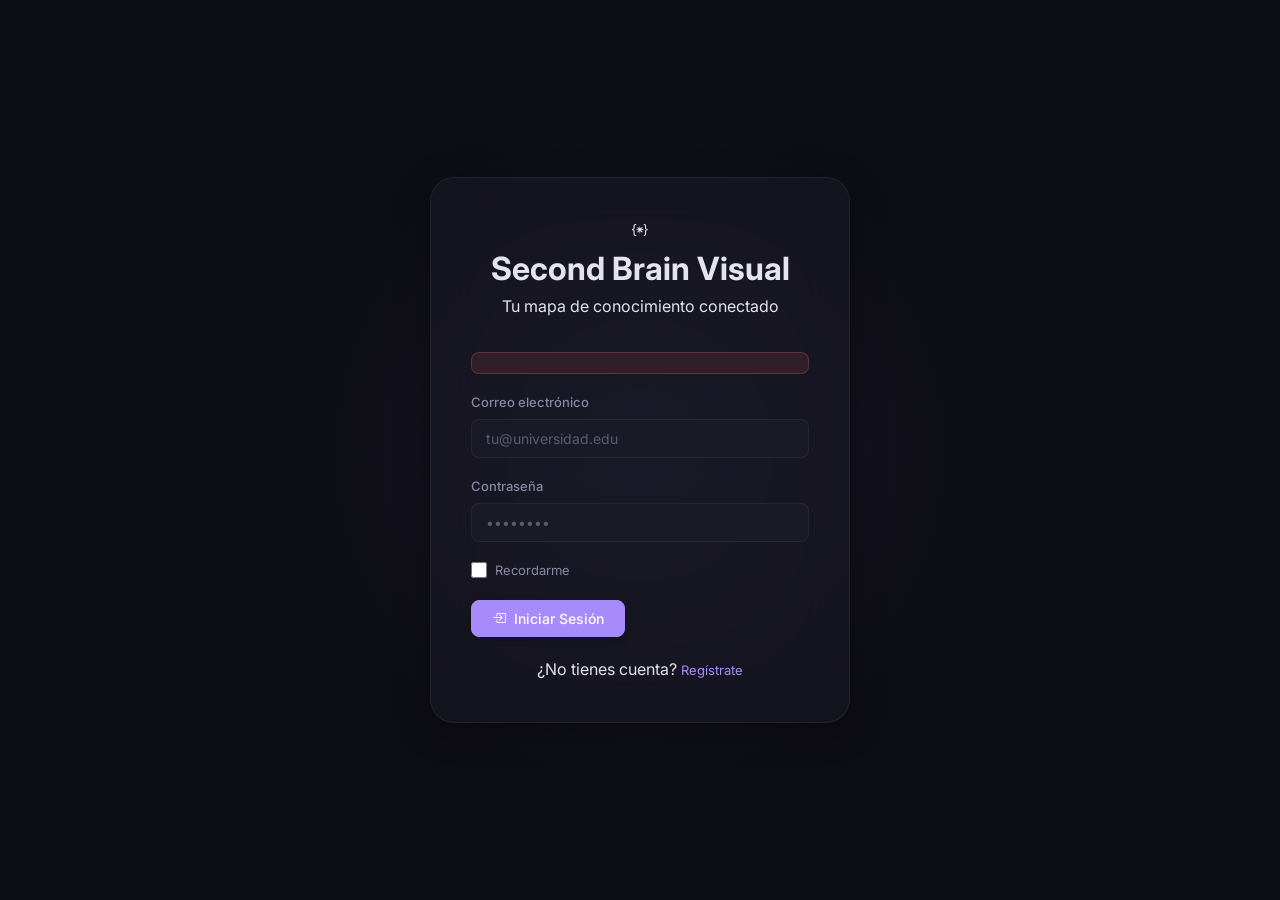
==== dashboard.html @ 88a736e8 "feat: Second Brain Visual - prototipo de alta fidelidad" ====
<!DOCTYPE html>
<html lang="es">
<head>
  <meta charset="UTF-8">
  <meta name="viewport" content="width=device-width, initial-scale=1.0">
  <title>Second Brain Visual - Dashboard</title>
  <link rel="stylesheet" href="css/style.css">
  <link rel="stylesheet" href="https://cdn.jsdelivr.net/npm/bootstrap-icons@1.11.3/font/bootstrap-icons.min.css">
</head>
<body>
  <!-- Sidebar -->
  <aside class="sidebar">
    <div class="sidebar-logo">
      <div class="logo-icon">
        <i class="bi bi-braces-asterisk"></i>
      </div>
      <h1>Second Brain</h1>
    </div>

    <nav class="sidebar-nav">
      <div class="sidebar-section">Principal</div>
      <a href="dashboard.html" class="nav-item active">
        <i class="bi bi-grid-1x2"></i> Dashboard
      </a>
      <a href="graph.html" class="nav-item">
        <i class="bi bi-diagram-3"></i> Grafo de Conocimiento
      </a>
      <a href="search.html" class="nav-item">
        <i class="bi bi-search"></i> Búsqueda Semántica
      </a>

      <div class="sidebar-section" style="margin-top:1rem;">Contenido</div>
      <a href="#" class="nav-item" onclick="document.getElementById('uploadModal').style.display='block';return false;">
        <i class="bi bi-cloud-arrow-up"></i> Subir Archivo
      </a>
      <a href="#" class="nav-item">
        <i class="bi bi-file-earmark-text"></i> Mis Notas
      </a>
      <a href="#" class="nav-item">
        <i class="bi bi-bookmark"></i> Guardados
      </a>

      <div class="sidebar-section" style="margin-top:1rem;">Sistema</div>
      <a href="#" class="nav-item">
        <i class="bi bi-gear"></i> Configuración
      </a>
      <a href="#" class="nav-item" onclick="App.handleLogout();return false;">
        <i class="bi bi-box-arrow-left"></i> Cerrar Sesión
      </a>
    </nav>

    <div class="sidebar-footer">
      <div class="sidebar-user">
        <div class="avatar" id="userAvatar">CM</div>
        <div class="user-info">
          <div class="user-name" id="userName">Carlos Mendoza</div>
          <div class="user-email" id="userEmail">carlos@universidad.edu</div>
        </div>
      </div>
    </div>
  </aside>

  <!-- Mobile menu toggle -->
  <button id="mobileMenuToggle" class="btn-icon" style="display:none;position:fixed;top:1rem;left:1rem;z-index:200;background:var(--bg-tertiary);border:1px solid var(--border);">
    <i class="bi bi-list"></i>
  </button>

  <!-- Main Content -->
  <main class="main-content">
    <div class="page-header">
      <div>
        <h2>Buenas tardes, Carlos</h2>
        <div class="subtitle">Aquí está el resumen de tu cerebro digital</div>
      </div>
      <div style="display:flex;gap:0.5rem;">
        <a href="search.html" class="btn btn-ghost btn-sm">
          <i class="bi bi-search"></i> Buscar
        </a>
        <button class="btn btn-primary btn-sm" id="uploadBtn" onclick="document.getElementById('uploadModal').style.display='block'">
          <i class="bi bi-plus-lg"></i> Subir
        </button>
      </div>
    </div>

    <!-- Stats -->
    <div class="stat-grid">
      <div class="stat-card" style="--stat-accent: var(--note-color);">
        <div class="stat-icon" style="background:rgba(96,165,250,0.1);color:var(--note-color);">
          <i class="bi bi-file-earmark-text"></i>
        </div>
        <div class="stat-value" id="statNotes">142</div>
        <div class="stat-label">Notas</div>
        <div class="stat-change positive"><i class="bi bi-arrow-up"></i> +12 esta semana</div>
      </div>
      <div class="stat-card" style="--stat-accent: var(--pdf-color);">
        <div class="stat-icon" style="background:rgba(244,114,182,0.1);color:var(--pdf-color);">
          <i class="bi bi-file-earmark-pdf"></i>
        </div>
        <div class="stat-value" id="statPdfs">38</div>
        <div class="stat-label">PDFs</div>
        <div class="stat-change positive"><i class="bi bi-arrow-up"></i> +3 esta semana</div>
      </div>
      <div class="stat-card" style="--stat-accent: var(--email-color);">
        <div class="stat-icon" style="background:rgba(74,222,128,0.1);color:var(--email-color);">
          <i class="bi bi-envelope"></i>
        </div>
        <div class="stat-value" id="statEmails">56</div>
        <div class="stat-label">Correos</div>
        <div class="stat-change positive"><i class="bi bi-arrow-up"></i> +8 esta semana</div>
      </div>
      <div class="stat-card" style="--stat-accent: var(--recording-color);">
        <div class="stat-icon" style="background:rgba(192,132,252,0.1);color:var(--recording-color);">
          <i class="bi bi-mic"></i>
        </div>
        <div class="stat-value" id="statRecordings">24</div>
        <div class="stat-label">Grabaciones</div>
        <div class="stat-change positive"><i class="bi bi-arrow-up"></i> +2 esta semana</div>
      </div>
      <div class="stat-card" style="--stat-accent: var(--accent);">
        <div class="stat-icon">
          <i class="bi bi-diagram-3"></i>
        </div>
        <div class="stat-value" id="statConnections">342</div>
        <div class="stat-label">Conexiones</div>
        <div class="stat-change positive"><i class="bi bi-arrow-up"></i> +47 nuevas</div>
      </div>
    </div>

    <!-- Content Grid -->
    <div class="content-grid">
      <!-- Recent Files Table -->
      <div class="content-card">
        <div class="card-header">
          <h3><i class="bi bi-clock-history" style="color:var(--accent);margin-right:0.5rem;"></i>Archivos Recientes</h3>
          <a href="search.html" class="btn btn-ghost btn-sm">Ver todos</a>
        </div>
        <table class="file-table" id="recentFilesTable">
          <thead>
            <tr>
              <th>Nombre</th>
              <th>Tipo</th>
              <th>Fecha</th>
              <th>Tamaño</th>
            </tr>
          </thead>
          <tbody id="filesTableBody">
            <!-- Populated by JS -->
          </tbody>
        </table>
      </div>

      <!-- Activity Feed -->
      <div class="content-card">
        <div class="card-header">
          <h3><i class="bi bi-activity" style="color:var(--accent);margin-right:0.5rem;"></i>Actividad Reciente</h3>
        </div>
        <div id="activityFeed">
          <!-- Populated by JS -->
        </div>

        <!-- Quick actions -->
        <div style="margin-top:1.5rem;padding-top:1rem;border-top:1px solid var(--border);">
          <h4 style="font-size:0.85rem;font-weight:600;margin-bottom:0.75rem;">
            <i class="bi bi-lightning" style="color:var(--accent);margin-right:0.3rem;"></i>Acciones Rápidas
          </h4>
          <div style="display:flex;flex-direction:column;gap:0.5rem;">
            <a href="graph.html" class="glass-sm glass-hover" style="display:flex;align-items:center;gap:0.75rem;padding:0.75rem 1rem;text-decoration:none;color:var(--text-primary);">
              <i class="bi bi-diagram-3" style="color:var(--accent);font-size:1.1rem;"></i>
              <div>
                <div style="font-size:0.85rem;font-weight:500;">Explorar Grafo</div>
                <div style="font-size:0.72rem;color:var(--text-muted);">Visualiza tus conexiones</div>
              </div>
              <i class="bi bi-chevron-right" style="margin-left:auto;color:var(--text-muted);"></i>
            </a>
            <a href="search.html" class="glass-sm glass-hover" style="display:flex;align-items:center;gap:0.75rem;padding:0.75rem 1rem;text-decoration:none;color:var(--text-primary);">
              <i class="bi bi-search" style="color:var(--accent-secondary);font-size:1.1rem;"></i>
              <div>
                <div style="font-size:0.85rem;font-weight:500;">Búsqueda Semántica</div>
                <div style="font-size:0.72rem;color:var(--text-muted);">Encuentra conexiones ocultas</div>
              </div>
              <i class="bi bi-chevron-right" style="margin-left:auto;color:var(--text-muted);"></i>
            </a>
          </div>
        </div>
      </div>
    </div>
  </main>

  <!-- Upload Modal -->
  <div id="uploadModal" class="modal-wrapper" style="display:none;position:fixed;inset:0;z-index:1000;">
    <div class="modal-overlay" style="position:absolute;inset:0;background:rgba(0,0,0,0.6);backdrop-filter:blur(4px);"></div>
    <div style="position:absolute;top:50%;left:50%;transform:translate(-50%,-50%);width:100%;max-width:480px;z-index:1;">
      <div class="glass" style="padding:2rem;">
        <div style="display:flex;align-items:center;justify-content:space-between;margin-bottom:1.5rem;">
          <h3 style="font-size:1.1rem;font-weight:600;"><i class="bi bi-cloud-arrow-up" style="color:var(--accent);margin-right:0.5rem;"></i>Subir Archivo</h3>
          <button class="btn-icon modal-close" onclick="document.getElementById('uploadModal').style.display='none'" style="font-size:1.2rem;">
            <i class="bi bi-x-lg"></i>
          </button>
        </div>
        <div class="drop-zone" style="border:2px dashed var(--border-hover);border-radius:var(--radius-lg);padding:3rem 2rem;text-align:center;cursor:pointer;transition:all var(--transition-normal);">
          <i class="bi bi-cloud-arrow-up" style="font-size:2.5rem;color:var(--accent);margin-bottom:0.5rem;display:block;"></i>
          <p style="font-weight:500;">Arrastra tu archivo aquí</p>
          <p style="font-size:0.75rem;color:var(--text-muted);margin-top:0.25rem;">o haz clic para seleccionar</p>
        </div>
        <p style="font-size:0.72rem;color:var(--text-muted);text-align:center;margin-top:1rem;">Soporta: PDF, TXT, MD, DOCX, MP3, WAV</p>
      </div>
    </div>
  </div>

  <script src="js/data.js"></script>
  <script src="js/app.js"></script>
  <script>
    document.addEventListener('DOMContentLoaded', () => {
      // Populate stats
      const d = window.BrainData;
      if (d) {
        document.getElementById('statNotes').textContent = d.stats.notes;
        document.getElementById('statPdfs').textContent = d.stats.pdfs;
        document.getElementById('statEmails').textContent = d.stats.emails;
        document.getElementById('statRecordings').textContent = d.stats.recordings;
        document.getElementById('statConnections').textContent = d.stats.connections;

        // Populate user info
        document.getElementById('userName').textContent = d.user.name;
        document.getElementById('userEmail').textContent = d.user.email;
        document.getElementById('userAvatar').textContent = d.user.avatar;

        // Populate recent files table
        const tbody = document.getElementById('filesTableBody');
        if (tbody && d.recentFiles) {
          const iconMap = { note: 'file-earmark-text', pdf: 'file-earmark-pdf', email: 'envelope', recording: 'mic' };
          tbody.innerHTML = d.recentFiles.map(f => `
            <tr onclick="window.location.href='detail.html?node=${f.name}'">
              <td>
                <div class="file-name">
                  <div class="file-icon ${f.type}"><i class="bi bi-${iconMap[f.type] || 'file'}"></i></div>
                  <span>${f.name}</span>
                </div>
              </td>
              <td><span class="badge badge-${f.type}">${App.typeName(f.type)}</span></td>
              <td style="color:var(--text-secondary);">${App.formatDate(f.date)}</td>
              <td style="color:var(--text-muted);">${f.size}</td>
            </tr>
          `).join('');
        }

        // Populate activity feed
        const feed = document.getElementById('activityFeed');
        if (feed && d.recentActivity) {
          feed.innerHTML = d.recentActivity.map(a => `
            <div class="activity-item">
              <div class="activity-dot" style="background:var(--${a.type === 'note' ? 'note' : a.type === 'pdf' ? 'pdf' : a.type === 'email' ? 'email' : 'recording'}-color);"></div>
              <div class="activity-text">
                <div>${a.text}</div>
                <div class="time">${a.time}</div>
              </div>
            </div>
          `).join('');
        }
      }

      // Modal management
      const modal = document.getElementById('uploadModal');
      modal.addEventListener('click', (e) => {
        if (e.target === modal.querySelector('.modal-overlay')) {
          modal.style.display = 'none';
        }
      });
    });

    // Override App.initUploadModal for this page's custom modal
    App.initUploadModal = function() {
      // Already handled inline above
    };
  </script>
</body>
</html>
---- css/style.css ----
@import url('https://fonts.googleapis.com/css2?family=Inter:wght@300;400;500;600;700&family=JetBrains+Mono:wght@400;500&display=swap');

:root {
  --bg-primary: #0d0d14;
  --bg-secondary: #12121b;
  --bg-tertiary: #1a1a26;
  --bg-elevated: #1e1e2a;
  --surface: rgba(26, 26, 38, 0.65);
  --surface-hover: rgba(30, 30, 42, 0.8);
  --surface-active: rgba(40, 40, 56, 0.85);
  --accent: #a78bfa;
  --accent-dim: #7c5cbf;
  --accent-glow: rgba(167, 139, 250, 0.25);
  --accent-glow-strong: rgba(167, 139, 250, 0.45);
  --accent-secondary: #c084fc;
  --accent-tertiary: #818cf8;
  --note-color: #60a5fa;
  --pdf-color: #f472b6;
  --email-color: #4ade80;
  --recording-color: #c084fc;
  --tag-color: #fbbf24;
  --text-primary: #e4e4ef;
  --text-secondary: #8888a4;
  --text-muted: #5a5a72;
  --border: rgba(255, 255, 255, 0.06);
  --border-hover: rgba(255, 255, 255, 0.12);
  --error: #f87171;
  --success: #4ade80;
  --warning: #fbbf24;
  --radius-xs: 4px;
  --radius-sm: 8px;
  --radius-md: 12px;
  --radius-lg: 16px;
  --radius-xl: 24px;
  --radius-full: 9999px;
  --shadow-sm: 0 2px 8px rgba(0, 0, 0, 0.2);
  --shadow-md: 0 4px 16px rgba(0, 0, 0, 0.3);
  --shadow-lg: 0 8px 32px rgba(0, 0, 0, 0.4);
  --shadow-glow: 0 0 20px var(--accent-glow);
  --ease-standard: cubic-bezier(0.4, 0, 0.2, 1);
  --ease-decel: cubic-bezier(0, 0, 0.2, 1);
  --ease-accel: cubic-bezier(0.4, 0, 1, 1);
  --ease-spring: cubic-bezier(0.34, 1.56, 0.64, 1);
  --transition-fast: 150ms var(--ease-standard);
  --transition-normal: 300ms var(--ease-standard);
  --transition-slow: 500ms var(--ease-standard);
  --sidebar-width: 260px;
}

*,
*::before,
*::after {
  margin: 0;
  padding: 0;
  box-sizing: border-box;
}

html {
  font-size: 16px;
  scroll-behavior: smooth;
  -webkit-font-smoothing: antialiased;
  -moz-osx-font-smoothing: grayscale;
}

body {
  font-family: 'Inter', -apple-system, BlinkMacSystemFont, 'Segoe UI', sans-serif;
  font-weight: 400;
  color: var(--text-primary);
  background-color: var(--bg-primary);
  line-height: 1.6;
  min-height: 100vh;
  overflow-x: hidden;
  position: relative;
}

body::before {
  content: '';
  position: fixed;
  top: 0;
  left: 0;
  width: 100%;
  height: 100%;
  pointer-events: none;
  z-index: 0;
  background:
    radial-gradient(ellipse 600px 400px at 15% 20%, rgba(167, 139, 250, 0.08) 0%, transparent 70%),
    radial-gradient(ellipse 500px 500px at 80% 60%, rgba(124, 92, 191, 0.06) 0%, transparent 70%),
    radial-gradient(ellipse 400px 300px at 50% 90%, rgba(192, 132, 252, 0.05) 0%, transparent 70%);
  animation: ambientShift 20s ease-in-out infinite alternate;
}

@keyframes ambientShift {
  0% {
    opacity: 0.6;
    transform: scale(1) translateY(0);
  }
  33% {
    opacity: 0.8;
    transform: scale(1.05) translateY(-10px);
  }
  66% {
    opacity: 0.7;
    transform: scale(0.98) translateY(5px);
  }
  100% {
    opacity: 1;
    transform: scale(1.02) translateY(-5px);
  }
}

a {
  color: var(--accent);
  text-decoration: none;
  transition: color var(--transition-fast);
}

a:hover {
  color: var(--accent-secondary);
}

::selection {
  background-color: var(--accent-glow-strong);
  color: var(--text-primary);
}

::-webkit-scrollbar {
  width: 6px;
  height: 6px;
}

::-webkit-scrollbar-track {
  background: transparent;
}

::-webkit-scrollbar-thumb {
  background: var(--text-muted);
  border-radius: var(--radius-full);
}

::-webkit-scrollbar-thumb:hover {
  background: var(--text-secondary);
}

* {
  scrollbar-width: thin;
  scrollbar-color: var(--text-muted) transparent;
}

.glass {
  background: var(--surface);
  backdrop-filter: blur(16px);
  -webkit-backdrop-filter: blur(16px);
  border: 1px solid var(--border);
  border-radius: var(--radius-md);
}

.glass-sm {
  background: var(--surface);
  backdrop-filter: blur(8px);
  -webkit-backdrop-filter: blur(8px);
  border: 1px solid var(--border);
  border-radius: var(--radius-sm);
}

.glass-hover {
  background: var(--surface);
  backdrop-filter: blur(16px);
  -webkit-backdrop-filter: blur(16px);
  border: 1px solid var(--border);
  border-radius: var(--radius-md);
  transition: background var(--transition-fast), border-color var(--transition-fast), box-shadow var(--transition-fast);
}

.glass-hover:hover {
  background: var(--surface-hover);
  border-color: var(--border-hover);
  box-shadow: var(--shadow-sm);
}

input,
textarea,
select {
  font-family: 'Inter', sans-serif;
  font-size: 0.875rem;
  font-weight: 400;
  color: var(--text-primary);
  background-color: var(--bg-tertiary);
  border: 1px solid var(--border);
  border-radius: var(--radius-sm);
  padding: 10px 14px;
  width: 100%;
  outline: none;
  transition: border-color var(--transition-fast), box-shadow var(--transition-fast), background-color var(--transition-fast);
}

input::placeholder,
textarea::placeholder {
  color: var(--text-muted);
}

input:focus,
textarea:focus,
select:focus {
  border-color: var(--accent);
  box-shadow: 0 0 0 3px var(--accent-glow);
  background-color: var(--bg-elevated);
}

select {
  appearance: none;
  background-image: url("data:image/svg+xml,%3Csvg xmlns='http://www.w3.org/2000/svg' width='12' height='12' fill='%238888a4' viewBox='0 0 16 16'%3E%3Cpath d='M8 11L3 6h10l-5 5z'/%3E%3C/svg%3E");
  background-repeat: no-repeat;
  background-position: right 12px center;
  padding-right: 36px;
  cursor: pointer;
}

textarea {
  resize: vertical;
  min-height: 100px;
  line-height: 1.5;
}

.btn {
  display: inline-flex;
  align-items: center;
  justify-content: center;
  gap: 8px;
  font-family: 'Inter', sans-serif;
  font-size: 0.875rem;
  font-weight: 500;
  padding: 10px 20px;
  border: 1px solid transparent;
  border-radius: var(--radius-sm);
  cursor: pointer;
  transition: all var(--transition-fast);
  white-space: nowrap;
  user-select: none;
  text-decoration: none;
  line-height: 1;
}

.btn:active {
  transform: scale(0.97);
}

.btn-primary {
  background: var(--accent);
  color: #fff;
  border-color: var(--accent);
  box-shadow: var(--shadow-sm);
}

.btn-primary:hover {
  background: var(--accent-dim);
  border-color: var(--accent-dim);
  box-shadow: var(--shadow-glow);
}

.btn-ghost {
  background: transparent;
  color: var(--text-secondary);
  border-color: transparent;
}

.btn-ghost:hover {
  background: var(--surface);
  color: var(--text-primary);
  border-color: var(--border);
}

.btn-icon {
  display: inline-flex;
  align-items: center;
  justify-content: center;
  width: 40px;
  height: 40px;
  padding: 0;
  border: 1px solid transparent;
  border-radius: var(--radius-sm);
  background: transparent;
  color: var(--text-secondary);
  cursor: pointer;
  transition: all var(--transition-fast);
  font-size: 1rem;
}

.btn-icon:hover {
  background: var(--surface);
  color: var(--text-primary);
  border-color: var(--border);
}

.btn-sm {
  font-size: 0.8125rem;
  padding: 6px 14px;
}

.btn-danger {
  background: rgba(248, 113, 113, 0.12);
  color: var(--error);
  border-color: rgba(248, 113, 113, 0.2);
}

.btn-danger:hover {
  background: rgba(248, 113, 113, 0.2);
  border-color: rgba(248, 113, 113, 0.35);
  box-shadow: 0 0 16px rgba(248, 113, 113, 0.15);
}

.badge {
  display: inline-flex;
  align-items: center;
  gap: 5px;
  font-size: 0.75rem;
  font-weight: 500;
  padding: 3px 10px;
  border-radius: var(--radius-full);
  background: var(--surface);
  color: var(--text-secondary);
  border: 1px solid var(--border);
  white-space: nowrap;
  line-height: 1.4;
}

.badge-note {
  background: rgba(96, 165, 250, 0.12);
  color: var(--note-color);
  border-color: rgba(96, 165, 250, 0.2);
}

.badge-pdf {
  background: rgba(244, 114, 182, 0.12);
  color: var(--pdf-color);
  border-color: rgba(244, 114, 182, 0.2);
}

.badge-email {
  background: rgba(74, 222, 128, 0.12);
  color: var(--email-color);
  border-color: rgba(74, 222, 128, 0.2);
}

.badge-recording {
  background: rgba(192, 132, 252, 0.12);
  color: var(--recording-color);
  border-color: rgba(192, 132, 252, 0.2);
}

.badge-tag {
  background: rgba(251, 191, 36, 0.12);
  color: var(--tag-color);
  border-color: rgba(251, 191, 36, 0.2);
}

.sidebar {
  position: fixed;
  top: 0;
  left: 0;
  width: var(--sidebar-width);
  height: 100vh;
  background: rgba(18, 18, 27, 0.85);
  backdrop-filter: blur(20px);
  -webkit-backdrop-filter: blur(20px);
  border-right: 1px solid var(--border);
  display: flex;
  flex-direction: column;
  z-index: 100;
  overflow-y: auto;
  overflow-x: hidden;
  transition: transform var(--transition-normal);
}

.sidebar-logo {
  display: flex;
  align-items: center;
  gap: 12px;
  padding: 20px 20px 16px;
  border-bottom: 1px solid var(--border);
  flex-shrink: 0;
}

.sidebar-logo-icon {
  width: 36px;
  height: 36px;
  background: linear-gradient(135deg, var(--accent), var(--accent-secondary));
  border-radius: var(--radius-sm);
  display: flex;
  align-items: center;
  justify-content: center;
  font-size: 1.1rem;
  color: #fff;
  flex-shrink: 0;
}

.sidebar-logo-text {
  font-size: 1.05rem;
  font-weight: 600;
  color: var(--text-primary);
  letter-spacing: -0.02em;
}

.sidebar-logo-sub {
  font-size: 0.7rem;
  color: var(--text-muted);
  font-weight: 400;
  margin-top: 1px;
}

.sidebar-nav {
  flex: 1;
  padding: 12px 10px;
  display: flex;
  flex-direction: column;
  gap: 2px;
}

.sidebar-section {
  margin-top: 16px;
}

.sidebar-section:first-child {
  margin-top: 0;
}

.sidebar-section-title {
  font-size: 0.6875rem;
  font-weight: 600;
  color: var(--text-muted);
  text-transform: uppercase;
  letter-spacing: 0.08em;
  padding: 4px 12px 8px;
}

.nav-item {
  display: flex;
  align-items: center;
  gap: 10px;
  padding: 9px 12px;
  border-radius: var(--radius-sm);
  color: var(--text-secondary);
  font-size: 0.875rem;
  font-weight: 400;
  cursor: pointer;
  transition: all var(--transition-fast);
  position: relative;
  text-decoration: none;
}

.nav-item:hover {
  background: var(--surface);
  color: var(--text-primary);
}

.nav-item.active {
  background: var(--accent-glow);
  color: var(--accent);
  font-weight: 500;
}

.nav-item.active::before {
  content: '';
  position: absolute;
  left: 0;
  top: 50%;
  transform: translateY(-50%);
  width: 3px;
  height: 20px;
  background: var(--accent);
  border-radius: 0 var(--radius-xs) var(--radius-xs) 0;
}

.nav-item-icon {
  font-size: 1.1rem;
  width: 20px;
  text-align: center;
  flex-shrink: 0;
}

.nav-item-label {
  flex: 1;
  overflow: hidden;
  text-overflow: ellipsis;
  white-space: nowrap;
}

.nav-item-count {
  font-size: 0.75rem;
  color: var(--text-muted);
  background: var(--surface);
  padding: 1px 7px;
  border-radius: var(--radius-full);
  font-weight: 500;
}

.sidebar-footer {
  padding: 14px 16px;
  border-top: 1px solid var(--border);
  flex-shrink: 0;
}

.sidebar-user {
  display: flex;
  align-items: center;
  gap: 10px;
  padding: 8px;
  border-radius: var(--radius-sm);
  cursor: pointer;
  transition: background var(--transition-fast);
}

.sidebar-user:hover {
  background: var(--surface);
}

.sidebar-user-avatar {
  width: 34px;
  height: 34px;
  border-radius: var(--radius-full);
  background: linear-gradient(135deg, var(--accent), var(--accent-secondary));
  display: flex;
  align-items: center;
  justify-content: center;
  font-size: 0.8rem;
  font-weight: 600;
  color: #fff;
  flex-shrink: 0;
}

.sidebar-user-info {
  flex: 1;
  min-width: 0;
}

.sidebar-user-name {
  font-size: 0.8125rem;
  font-weight: 500;
  color: var(--text-primary);
  white-space: nowrap;
  overflow: hidden;
  text-overflow: ellipsis;
}

.sidebar-user-role {
  font-size: 0.6875rem;
  color: var(--text-muted);
}

.main-content {
  margin-left: var(--sidebar-width);
  min-height: 100vh;
  position: relative;
  z-index: 1;
  padding: 28px 32px;
}

.page-header {
  display: flex;
  align-items: center;
  justify-content: space-between;
  margin-bottom: 28px;
  flex-wrap: wrap;
  gap: 16px;
}

.page-header-left {
  display: flex;
  flex-direction: column;
  gap: 4px;
}

.page-title {
  font-size: 1.5rem;
  font-weight: 700;
  color: var(--text-primary);
  letter-spacing: -0.02em;
}

.page-subtitle {
  font-size: 0.875rem;
  color: var(--text-secondary);
  font-weight: 400;
}

.page-header-actions {
  display: flex;
  align-items: center;
  gap: 10px;
}

.stat-grid {
  display: grid;
  grid-template-columns: repeat(auto-fit, minmax(200px, 1fr));
  gap: 16px;
  margin-bottom: 28px;
}

.stat-card {
  position: relative;
  background: var(--surface);
  backdrop-filter: blur(12px);
  -webkit-backdrop-filter: blur(12px);
  border: 1px solid var(--border);
  border-radius: var(--radius-md);
  padding: 20px;
  overflow: hidden;
  transition: transform var(--transition-fast), box-shadow var(--transition-fast), border-color var(--transition-fast);
}

.stat-card::after {
  content: '';
  position: absolute;
  top: 0;
  left: 0;
  right: 0;
  height: 2px;
  background: linear-gradient(90deg, var(--accent), transparent);
  opacity: 0.6;
}

.stat-card:hover {
  transform: translateY(-3px);
  box-shadow: var(--shadow-md);
  border-color: var(--border-hover);
}

.stat-icon {
  font-size: 1.5rem;
  margin-bottom: 12px;
  opacity: 0.85;
}

.stat-value {
  font-size: 1.75rem;
  font-weight: 700;
  color: var(--text-primary);
  line-height: 1.1;
  letter-spacing: -0.03em;
  margin-bottom: 4px;
}

.stat-label {
  font-size: 0.8125rem;
  color: var(--text-secondary);
  font-weight: 400;
}

.stat-change {
  display: inline-flex;
  align-items: center;
  gap: 3px;
  font-size: 0.75rem;
  font-weight: 500;
  margin-top: 10px;
  padding: 2px 8px;
  border-radius: var(--radius-full);
}

.stat-change.positive {
  background: rgba(74, 222, 128, 0.1);
  color: var(--success);
}

.stat-change.negative {
  background: rgba(248, 113, 113, 0.1);
  color: var(--error);
}

.content-grid {
  display: grid;
  grid-template-columns: repeat(2, 1fr);
  gap: 20px;
  margin-bottom: 28px;
}

.content-card {
  background: var(--surface);
  backdrop-filter: blur(12px);
  -webkit-backdrop-filter: blur(12px);
  border: 1px solid var(--border);
  border-radius: var(--radius-md);
  padding: 20px;
  transition: border-color var(--transition-fast), box-shadow var(--transition-fast);
}

.content-card:hover {
  border-color: var(--border-hover);
  box-shadow: var(--shadow-sm);
}

.card-header {
  display: flex;
  align-items: center;
  justify-content: space-between;
  margin-bottom: 16px;
  padding-bottom: 12px;
  border-bottom: 1px solid var(--border);
}

.card-title {
  font-size: 0.9375rem;
  font-weight: 600;
  color: var(--text-primary);
}

.card-subtitle {
  font-size: 0.75rem;
  color: var(--text-muted);
}

.card-actions {
  display: flex;
  align-items: center;
  gap: 4px;
}

.file-table {
  width: 100%;
  border-collapse: collapse;
}

.file-table th {
  text-align: left;
  font-size: 0.75rem;
  font-weight: 600;
  color: var(--text-muted);
  text-transform: uppercase;
  letter-spacing: 0.05em;
  padding: 8px 12px;
  border-bottom: 1px solid var(--border);
}

.file-table td {
  padding: 10px 12px;
  font-size: 0.875rem;
  color: var(--text-secondary);
  border-bottom: 1px solid var(--border);
  transition: background var(--transition-fast);
}

.file-table tr:hover td {
  background: var(--surface);
  color: var(--text-primary);
}

.file-table tr:last-child td {
  border-bottom: none;
}

.file-name {
  display: flex;
  align-items: center;
  gap: 10px;
  color: var(--text-primary);
  font-weight: 500;
}

.file-icon {
  width: 32px;
  height: 32px;
  border-radius: var(--radius-sm);
  display: flex;
  align-items: center;
  justify-content: center;
  font-size: 0.9rem;
  flex-shrink: 0;
}

.file-icon.note {
  background: rgba(96, 165, 250, 0.12);
  color: var(--note-color);
}

.file-icon.pdf {
  background: rgba(244, 114, 182, 0.12);
  color: var(--pdf-color);
}

.file-icon.email {
  background: rgba(74, 222, 128, 0.12);
  color: var(--email-color);
}

.file-icon.recording {
  background: rgba(192, 132, 252, 0.12);
  color: var(--recording-color);
}

.file-icon.tag {
  background: rgba(251, 191, 36, 0.12);
  color: var(--tag-color);
}

.file-meta {
  font-size: 0.8125rem;
  color: var(--text-muted);
}

.file-actions-cell {
  text-align: right;
  white-space: nowrap;
}

.activity-item {
  display: flex;
  align-items: flex-start;
  gap: 12px;
  padding: 10px 0;
  border-bottom: 1px solid var(--border);
}

.activity-item:last-child {
  border-bottom: none;
}

.activity-dot {
  width: 8px;
  height: 8px;
  border-radius: var(--radius-full);
  background: var(--accent);
  flex-shrink: 0;
  margin-top: 7px;
}

.activity-dot.note {
  background: var(--note-color);
}

.activity-dot.pdf {
  background: var(--pdf-color);
}

.activity-dot.email {
  background: var(--email-color);
}

.activity-dot.recording {
  background: var(--recording-color);
}

.activity-text {
  font-size: 0.8125rem;
  color: var(--text-secondary);
  line-height: 1.5;
}

.activity-text strong {
  color: var(--text-primary);
  font-weight: 500;
}

.activity-time {
  font-size: 0.75rem;
  color: var(--text-muted);
  margin-top: 3px;
}

.login-page {
  position: relative;
  display: flex;
  align-items: center;
  justify-content: center;
  min-height: 100vh;
  width: 100%;
  background: var(--bg-primary);
  z-index: 1;
}

.login-page::before {
  content: '';
  position: absolute;
  top: 50%;
  left: 50%;
  transform: translate(-50%, -50%);
  width: 700px;
  height: 700px;
  border-radius: 50%;
  background: radial-gradient(circle, var(--accent-glow) 0%, transparent 70%);
  opacity: 0.4;
  animation: pulse-glow 4s ease-in-out infinite;
  pointer-events: none;
  z-index: 0;
}

.login-card {
  position: relative;
  z-index: 1;
  background: var(--surface);
  backdrop-filter: blur(24px);
  -webkit-backdrop-filter: blur(24px);
  border: 1px solid var(--border);
  border-radius: var(--radius-xl);
  padding: 40px;
  width: 100%;
  max-width: 420px;
  box-shadow: var(--shadow-lg);
  animation: loginAppear 0.6s var(--ease-spring) forwards;
}

@keyframes loginAppear {
  0% {
    opacity: 0;
    transform: translateY(20px) scale(0.97);
  }
  100% {
    opacity: 1;
    transform: translateY(0) scale(1);
  }
}

.login-logo {
  text-align: center;
  margin-bottom: 32px;
}

.login-logo-icon {
  width: 56px;
  height: 56px;
  margin: 0 auto 16px;
  background: linear-gradient(135deg, var(--accent), var(--accent-secondary));
  border-radius: var(--radius-md);
  display: flex;
  align-items: center;
  justify-content: center;
  font-size: 1.5rem;
  color: #fff;
  box-shadow: var(--shadow-glow);
}

.login-logo-text {
  font-size: 1.5rem;
  font-weight: 700;
  background: linear-gradient(135deg, var(--accent), var(--accent-secondary), var(--accent-tertiary));
  -webkit-background-clip: text;
  -webkit-text-fill-color: transparent;
  background-clip: text;
  letter-spacing: -0.02em;
}

.login-logo-subtitle {
  font-size: 0.8125rem;
  color: var(--text-muted);
  margin-top: 4px;
}

.form-group {
  margin-bottom: 18px;
}

.form-group label {
  display: block;
  font-size: 0.8125rem;
  font-weight: 500;
  color: var(--text-secondary);
  margin-bottom: 6px;
}

.form-check {
  display: flex;
  align-items: center;
  gap: 8px;
  margin-bottom: 20px;
}

.form-check input[type="checkbox"] {
  width: 16px;
  height: 16px;
  accent-color: var(--accent);
  cursor: pointer;
}

.form-check label {
  font-size: 0.8125rem;
  color: var(--text-secondary);
  cursor: pointer;
  margin-bottom: 0;
}

.login-links {
  text-align: center;
  margin-top: 20px;
}

.login-links a {
  font-size: 0.8125rem;
  color: var(--accent);
  transition: color var(--transition-fast);
}

.login-links a:hover {
  color: var(--accent-secondary);
}

.login-error {
  background: rgba(248, 113, 113, 0.1);
  border: 1px solid rgba(248, 113, 113, 0.25);
  border-radius: var(--radius-sm);
  padding: 10px 14px;
  margin-bottom: 18px;
  font-size: 0.8125rem;
  color: var(--error);
  animation: shake 0.4s var(--ease-standard);
}

@keyframes shake {
  0%, 100% { transform: translateX(0); }
  20% { transform: translateX(-8px); }
  40% { transform: translateX(8px); }
  60% { transform: translateX(-5px); }
  80% { transform: translateX(5px); }
}

.graph-container {
  display: grid;
  grid-template-columns: 1fr 340px;
  gap: 20px;
  height: calc(100vh - 120px);
}

.graph-canvas {
  background: var(--surface);
  backdrop-filter: blur(12px);
  -webkit-backdrop-filter: blur(12px);
  border: 1px solid var(--border);
  border-radius: var(--radius-md);
  position: relative;
  overflow: hidden;
  min-height: 400px;
}

.graph-toolbar {
  position: absolute;
  bottom: 16px;
  left: 50%;
  transform: translateX(-50%);
  display: flex;
  align-items: center;
  gap: 4px;
  background: rgba(18, 18, 27, 0.9);
  backdrop-filter: blur(16px);
  -webkit-backdrop-filter: blur(16px);
  border: 1px solid var(--border);
  border-radius: var(--radius-lg);
  padding: 6px 8px;
  box-shadow: var(--shadow-md);
  z-index: 10;
}

.graph-panel {
  background: var(--surface);
  backdrop-filter: blur(12px);
  -webkit-backdrop-filter: blur(12px);
  border: 1px solid var(--border);
  border-radius: var(--radius-md);
  overflow-y: auto;
  padding: 16px;
  display: flex;
  flex-direction: column;
  gap: 16px;
}

.panel-section {
  padding-bottom: 16px;
  border-bottom: 1px solid var(--border);
}

.panel-section:last-child {
  padding-bottom: 0;
  border-bottom: none;
}

.panel-section-title {
  font-size: 0.75rem;
  font-weight: 600;
  color: var(--text-muted);
  text-transform: uppercase;
  letter-spacing: 0.05em;
  margin-bottom: 10px;
}

.legend-item {
  display: flex;
  align-items: center;
  gap: 8px;
  padding: 5px 0;
  font-size: 0.8125rem;
  color: var(--text-secondary);
}

.legend-dot {
  width: 10px;
  height: 10px;
  border-radius: var(--radius-full);
  flex-shrink: 0;
}

.legend-dot.note { background: var(--note-color); }
.legend-dot.pdf { background: var(--pdf-color); }
.legend-dot.email { background: var(--email-color); }
.legend-dot.recording { background: var(--recording-color); }
.legend-dot.tag { background: var(--tag-color); }

.node-detail {
  display: flex;
  flex-direction: column;
  gap: 16px;
}

.node-header {
  display: flex;
  align-items: center;
  gap: 12px;
}

.node-header-icon {
  width: 44px;
  height: 44px;
  border-radius: var(--radius-md);
  display: flex;
  align-items: center;
  justify-content: center;
  font-size: 1.2rem;
  flex-shrink: 0;
  background: var(--accent-glow);
  color: var(--accent);
}

.node-header-info {
  flex: 1;
  min-width: 0;
}

.node-header-title {
  font-size: 1rem;
  font-weight: 600;
  color: var(--text-primary);
  white-space: nowrap;
  overflow: hidden;
  text-overflow: ellipsis;
}

.node-header-type {
  font-size: 0.75rem;
  color: var(--text-muted);
}

.node-meta {
  display: flex;
  flex-direction: column;
  gap: 8px;
  padding: 12px;
  background: var(--bg-tertiary);
  border-radius: var(--radius-sm);
}

.node-meta-row {
  display: flex;
  align-items: center;
  justify-content: space-between;
  font-size: 0.8125rem;
}

.node-meta-label {
  color: var(--text-muted);
}

.node-meta-value {
  color: var(--text-primary);
  font-weight: 500;
}

.node-connections {
  display: flex;
  flex-direction: column;
  gap: 6px;
}

.node-connection-item {
  display: flex;
  align-items: center;
  gap: 10px;
  padding: 8px 10px;
  border-radius: var(--radius-sm);
  transition: background var(--transition-fast);
  cursor: pointer;
}

.node-connection-item:hover {
  background: var(--surface);
}

.node-connection-dot {
  width: 8px;
  height: 8px;
  border-radius: var(--radius-full);
  flex-shrink: 0;
}

.node-connection-name {
  font-size: 0.8125rem;
  color: var(--text-primary);
  font-weight: 400;
  flex: 1;
}

.node-connection-type {
  font-size: 0.75rem;
  color: var(--text-muted);
}

.search-hero {
  display: flex;
  flex-direction: column;
  align-items: center;
  justify-content: center;
  padding: 60px 20px 40px;
  text-align: center;
}

.search-hero-title {
  font-size: 2rem;
  font-weight: 700;
  color: var(--text-primary);
  margin-bottom: 8px;
  letter-spacing: -0.03em;
}

.search-hero-subtitle {
  font-size: 1rem;
  color: var(--text-secondary);
  margin-bottom: 32px;
  max-width: 480px;
}

.search-bar-large {
  position: relative;
  width: 100%;
  max-width: 600px;
}

.search-bar-large input {
  width: 100%;
  padding: 16px 20px 16px 50px;
  font-size: 1rem;
  background: var(--surface);
  backdrop-filter: blur(16px);
  -webkit-backdrop-filter: blur(16px);
  border: 1px solid var(--border);
  border-radius: var(--radius-lg);
  color: var(--text-primary);
  outline: none;
  transition: border-color var(--transition-fast), box-shadow var(--transition-fast);
}

.search-bar-large input:focus {
  border-color: var(--accent);
  box-shadow: 0 0 0 3px var(--accent-glow), var(--shadow-md);
}

.search-bar-large .search-icon {
  position: absolute;
  left: 18px;
  top: 50%;
  transform: translateY(-50%);
  color: var(--text-muted);
  font-size: 1.1rem;
  pointer-events: none;
}

.search-filters {
  display: flex;
  align-items: center;
  gap: 8px;
  padding: 20px 0;
  flex-wrap: wrap;
  justify-content: center;
}

.search-filters .filter-chip {
  display: inline-flex;
  align-items: center;
  gap: 5px;
  padding: 6px 14px;
  border-radius: var(--radius-full);
  font-size: 0.8125rem;
  font-weight: 500;
  color: var(--text-secondary);
  background: var(--surface);
  border: 1px solid var(--border);
  cursor: pointer;
  transition: all var(--transition-fast);
}

.search-filters .filter-chip:hover {
  background: var(--surface-hover);
  color: var(--text-primary);
  border-color: var(--border-hover);
}

.search-filters .filter-chip.active {
  background: var(--accent-glow);
  color: var(--accent);
  border-color: rgba(167, 139, 250, 0.3);
}

.results-grid {
  display: grid;
  grid-template-columns: repeat(auto-fill, minmax(320px, 1fr));
  gap: 16px;
  padding: 10px 0;
}

.result-card {
  background: var(--surface);
  backdrop-filter: blur(12px);
  -webkit-backdrop-filter: blur(12px);
  border: 1px solid var(--border);
  border-radius: var(--radius-md);
  padding: 18px;
  cursor: pointer;
  transition: transform var(--transition-fast), box-shadow var(--transition-fast), border-color var(--transition-fast);
  position: relative;
  overflow: hidden;
}

.result-card:hover {
  transform: translateY(-3px);
  box-shadow: var(--shadow-md);
  border-color: var(--border-hover);
}

.result-type-icon {
  width: 40px;
  height: 40px;
  border-radius: var(--radius-sm);
  display: flex;
  align-items: center;
  justify-content: center;
  font-size: 1.1rem;
  margin-bottom: 12px;
}

.result-type-icon.note { background: rgba(96, 165, 250, 0.12); color: var(--note-color); }
.result-type-icon.pdf { background: rgba(244, 114, 182, 0.12); color: var(--pdf-color); }
.result-type-icon.email { background: rgba(74, 222, 128, 0.12); color: var(--email-color); }
.result-type-icon.recording { background: rgba(192, 132, 252, 0.12); color: var(--recording-color); }

.result-card-title {
  font-size: 0.9375rem;
  font-weight: 600;
  color: var(--text-primary);
  margin-bottom: 6px;
  line-height: 1.3;
}

.result-card-excerpt {
  font-size: 0.8125rem;
  color: var(--text-secondary);
  line-height: 1.5;
  margin-bottom: 12px;
  display: -webkit-box;
  -webkit-line-clamp: 3;
  -webkit-box-orient: vertical;
  overflow: hidden;
}

.result-card-meta {
  display: flex;
  align-items: center;
  gap: 12px;
  font-size: 0.75rem;
  color: var(--text-muted);
}

.relevance-bar {
  position: absolute;
  top: 0;
  left: 0;
  height: 2px;
  background: linear-gradient(90deg, var(--accent), var(--accent-secondary));
  border-radius: 0 var(--radius-xs) var(--radius-xs) 0;
  transition: width var(--transition-slow);
}

.detail-hero {
  margin-bottom: 24px;
}

.detail-back {
  display: inline-flex;
  align-items: center;
  gap: 6px;
  font-size: 0.8125rem;
  color: var(--text-muted);
  margin-bottom: 16px;
  cursor: pointer;
  transition: color var(--transition-fast);
  text-decoration: none;
}

.detail-back:hover {
  color: var(--accent);
}

.detail-card {
  background: var(--surface);
  backdrop-filter: blur(12px);
  -webkit-backdrop-filter: blur(12px);
  border: 1px solid var(--border);
  border-radius: var(--radius-lg);
  padding: 28px;
}

.detail-title {
  font-size: 1.375rem;
  font-weight: 700;
  color: var(--text-primary);
  margin-bottom: 8px;
  letter-spacing: -0.02em;
}

.detail-meta {
  display: flex;
  align-items: center;
  gap: 16px;
  margin-bottom: 20px;
  flex-wrap: wrap;
}

.detail-meta-item {
  display: flex;
  align-items: center;
  gap: 5px;
  font-size: 0.8125rem;
  color: var(--text-muted);
}

.detail-body {
  font-size: 0.9375rem;
  color: var(--text-secondary);
  line-height: 1.7;
}

.mini-graph {
  background: var(--surface);
  backdrop-filter: blur(12px);
  -webkit-backdrop-filter: blur(12px);
  border: 1px solid var(--border);
  border-radius: var(--radius-md);
  padding: 16px;
  height: 280px;
  position: relative;
  overflow: hidden;
}

.modal-overlay {
  position: fixed;
  inset: 0;
  background: rgba(0, 0, 0, 0.6);
  backdrop-filter: blur(4px);
  -webkit-backdrop-filter: blur(4px);
  display: flex;
  align-items: center;
  justify-content: center;
  z-index: 1000;
  animation: fadeIn 0.2s var(--ease-standard);
}

.modal-content {
  background: var(--bg-secondary);
  backdrop-filter: blur(24px);
  -webkit-backdrop-filter: blur(24px);
  border: 1px solid var(--border);
  border-radius: var(--radius-xl);
  padding: 28px;
  width: 100%;
  max-width: 500px;
  max-height: 85vh;
  overflow-y: auto;
  box-shadow: var(--shadow-lg);
  animation: slideUp 0.3s var(--ease-spring);
}

.modal-header {
  display: flex;
  align-items: center;
  justify-content: space-between;
  margin-bottom: 20px;
}

.modal-title {
  font-size: 1.125rem;
  font-weight: 600;
  color: var(--text-primary);
}

.modal-close {
  width: 32px;
  height: 32px;
  display: flex;
  align-items: center;
  justify-content: center;
  border: none;
  background: transparent;
  color: var(--text-muted);
  cursor: pointer;
  border-radius: var(--radius-sm);
  font-size: 1.1rem;
  transition: all var(--transition-fast);
}

.modal-close:hover {
  background: var(--surface);
  color: var(--text-primary);
}

.drop-zone {
  border: 2px dashed var(--border-hover);
  border-radius: var(--radius-md);
  padding: 40px 20px;
  text-align: center;
  cursor: pointer;
  transition: all var(--transition-fast);
}

.drop-zone:hover {
  border-color: var(--accent);
  background: var(--accent-glow);
}

.drop-zone.drag-over {
  border-color: var(--accent);
  background: var(--accent-glow);
  box-shadow: inset 0 0 30px var(--accent-glow);
}

.drop-zone-icon {
  font-size: 2rem;
  margin-bottom: 12px;
  opacity: 0.5;
}

.drop-zone-text {
  font-size: 0.9375rem;
  color: var(--text-secondary);
  margin-bottom: 4px;
}

.drop-zone-hint {
  font-size: 0.8125rem;
  color: var(--text-muted);
}

@keyframes fadeIn {
  0% { opacity: 0; }
  100% { opacity: 1; }
}

@keyframes slideUp {
  0% {
    opacity: 0;
    transform: translateY(16px) scale(0.98);
  }
  100% {
    opacity: 1;
    transform: translateY(0) scale(1);
  }
}

@keyframes float {
  0%, 100% { transform: translateY(0); }
  50% { transform: translateY(-8px); }
}

@keyframes pulse-glow {
  0%, 100% {
    opacity: 0.3;
    transform: translate(-50%, -50%) scale(1);
  }
  50% {
    opacity: 0.55;
    transform: translate(-50%, -50%) scale(1.08);
  }
}

@media (max-width: 1024px) {
  .sidebar {
    transform: translateX(-100%);
  }

  .sidebar.open {
    transform: translateX(0);
  }

  .main-content {
    margin-left: 0;
  }

  .graph-container {
    grid-template-columns: 1fr;
    height: auto;
  }

  .graph-panel {
    max-height: 400px;
  }

  .content-grid {
    grid-template-columns: 1fr;
  }

  .stat-grid {
    grid-template-columns: repeat(auto-fit, minmax(170px, 1fr));
  }
}

@media (max-width: 768px) {
  .main-content {
    padding: 20px 16px;
  }

  .sidebar {
    transform: translateX(-100%);
    width: 100%;
  }

  .page-header {
    flex-direction: column;
    align-items: flex-start;
  }

  .page-title {
    font-size: 1.25rem;
  }

  .stat-grid {
    grid-template-columns: 1fr 1fr;
    gap: 12px;
  }

  .stat-card {
    padding: 16px;
  }

  .stat-value {
    font-size: 1.375rem;
  }

  .content-grid {
    grid-template-columns: 1fr;
  }

  .results-grid {
    grid-template-columns: 1fr;
  }

  .search-hero-title {
    font-size: 1.5rem;
  }

  .search-bar-large input {
    padding: 14px 16px 14px 44px;
    font-size: 0.9375rem;
  }

  .login-card {
    padding: 28px 24px;
    margin: 16px;
  }

  .detail-card {
    padding: 20px;
  }

  .modal-content {
    margin: 16px;
    padding: 20px;
  }

  .file-table {
    font-size: 0.8125rem;
  }

  .file-table th,
  .file-table td {
    padding: 8px;
  }
}
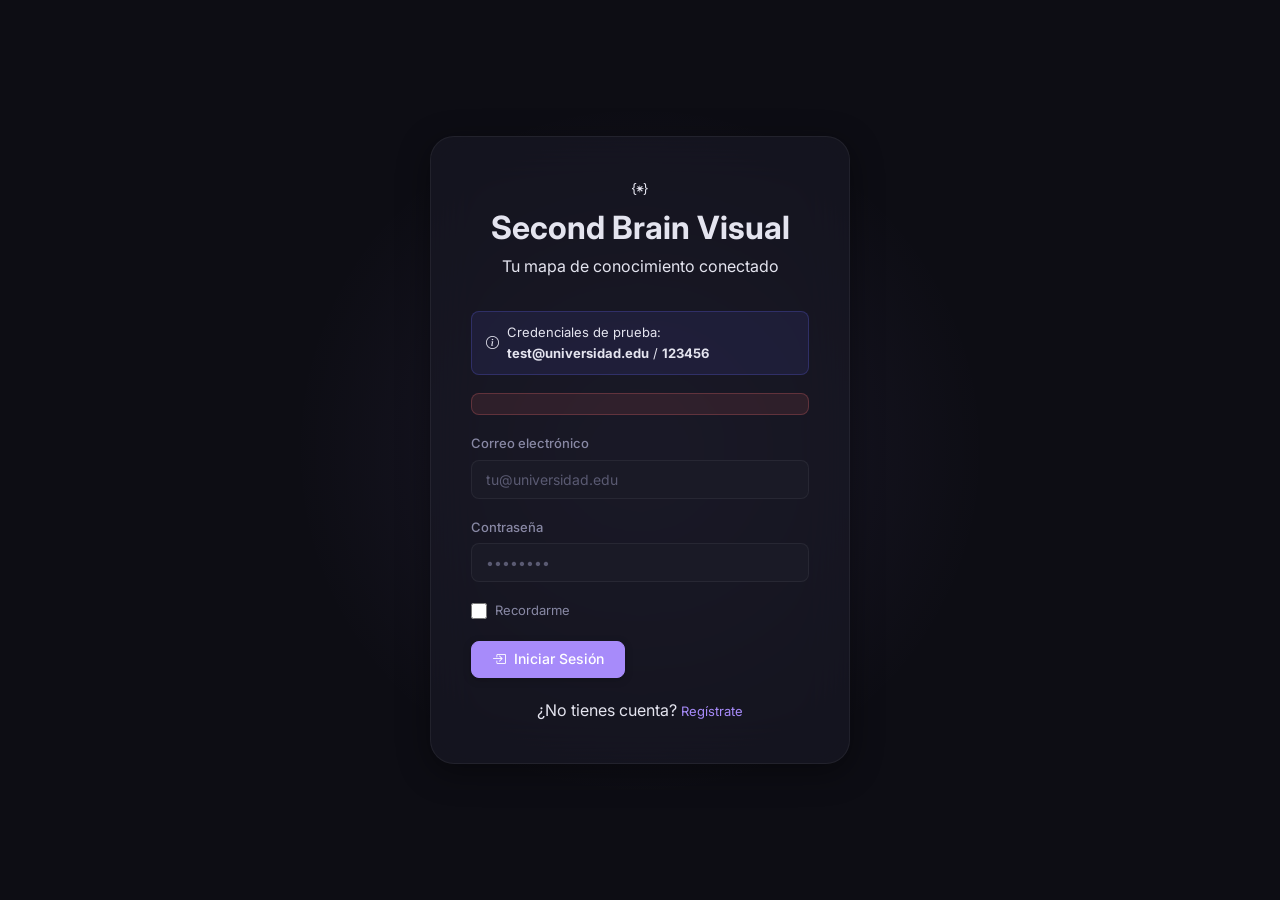
==== commit b5ea2c43: "fix: modal de subir archivo sin blur en la card" ====
--- a/dashboard.html
+++ b/dashboard.html
@@ -190,7 +190,7 @@
   <div id="uploadModal" class="modal-wrapper" style="display:none;position:fixed;inset:0;z-index:1000;">
     <div class="modal-overlay" style="position:absolute;inset:0;background:rgba(0,0,0,0.6);backdrop-filter:blur(4px);"></div>
     <div style="position:absolute;top:50%;left:50%;transform:translate(-50%,-50%);width:100%;max-width:480px;z-index:1;">
-      <div class="glass" style="padding:2rem;">
+      <div style="padding:2rem;background:var(--bg-secondary);border:1px solid var(--border);border-radius:var(--radius-xl);box-shadow:var(--shadow-lg);">
         <div style="display:flex;align-items:center;justify-content:space-between;margin-bottom:1.5rem;">
           <h3 style="font-size:1.1rem;font-weight:600;"><i class="bi bi-cloud-arrow-up" style="color:var(--accent);margin-right:0.5rem;"></i>Subir Archivo</h3>
           <button class="btn-icon modal-close" onclick="document.getElementById('uploadModal').style.display='none'" style="font-size:1.2rem;">
--- a/css/style.css
+++ b/css/style.css
@@ -552,6 +552,8 @@
   position: relative;
   z-index: 1;
   padding: 28px 32px;
+  display: flex;
+  flex-direction: column;
 }
 
 .page-header {
@@ -882,6 +884,17 @@
   z-index: 0;
 }
 
+.login-bg-graph {
+  position: fixed;
+  top: 0;
+  left: 0;
+  width: 100%;
+  height: 100%;
+  z-index: 0;
+  opacity: 0.35;
+  pointer-events: none;
+}
+
 .login-card {
   position: relative;
   z-index: 1;
@@ -991,6 +1004,23 @@
   color: var(--accent-secondary);
 }
 
+.login-hint {
+  background: rgba(99, 102, 241, 0.1);
+  border: 1px solid rgba(99, 102, 241, 0.25);
+  border-radius: var(--radius-sm);
+  padding: 10px 14px;
+  margin-bottom: 18px;
+  font-size: 0.8125rem;
+  color: var(--accent-primary);
+  display: flex;
+  align-items: center;
+  gap: 8px;
+}
+
+.login-hint strong {
+  color: var(--text-primary);
+}
+
 .login-error {
   background: rgba(248, 113, 113, 0.1);
   border: 1px solid rgba(248, 113, 113, 0.25);
@@ -1014,7 +1044,8 @@
   display: grid;
   grid-template-columns: 1fr 340px;
   gap: 20px;
-  height: calc(100vh - 120px);
+  flex: 1;
+  min-height: 0;
 }
 
 .graph-canvas {
@@ -1026,6 +1057,15 @@
   position: relative;
   overflow: hidden;
   min-height: 400px;
+  height: 100%;
+}
+
+#cy {
+  width: 100%;
+  height: 100%;
+  position: absolute;
+  top: 0;
+  left: 0;
 }
 
 .graph-toolbar {
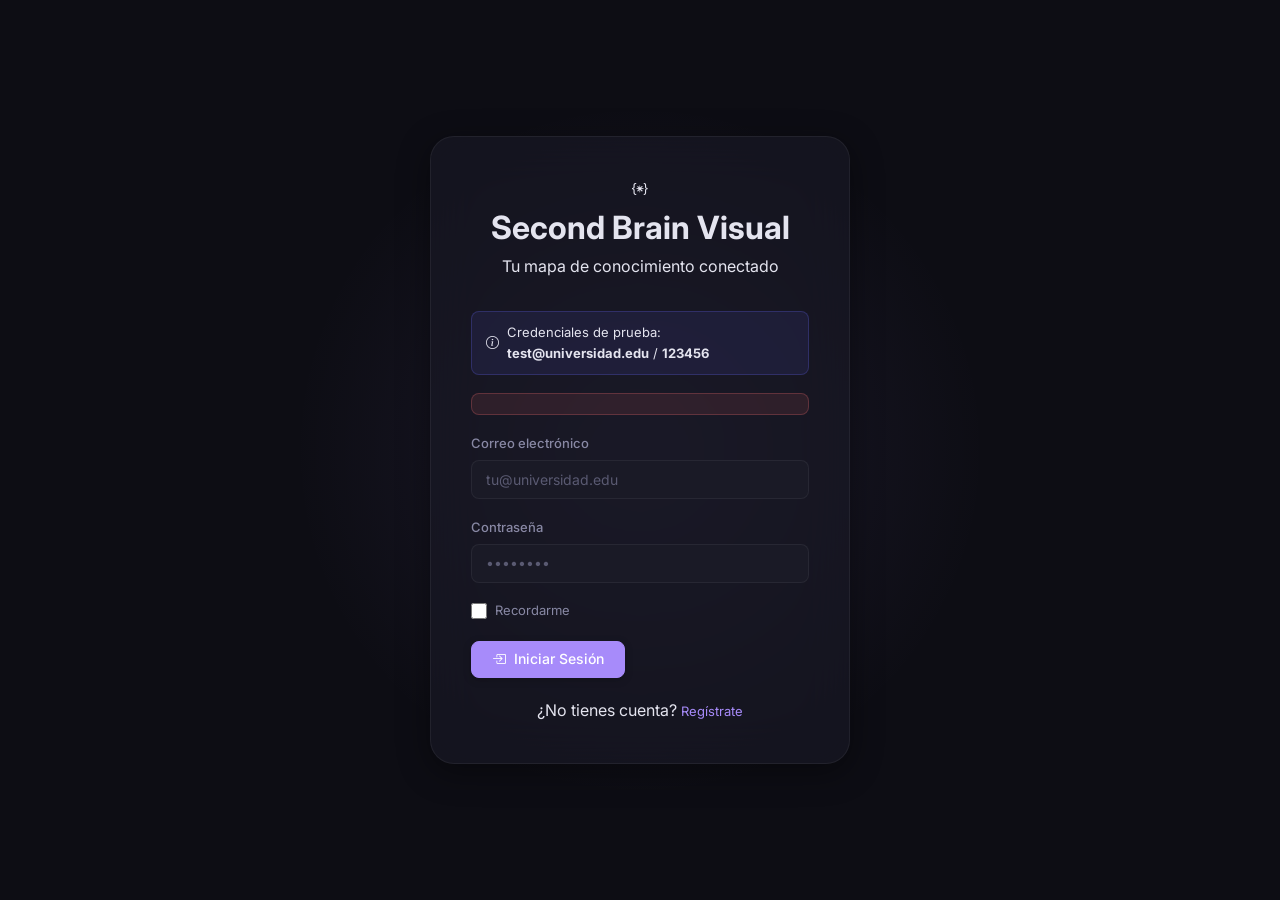
==== commit 704e31d3: "feat: responsive móvil - sidebar hamburguesa, overlay, ajustes de layout" ====
--- a/dashboard.html
+++ b/dashboard.html
@@ -60,8 +60,8 @@
     </div>
   </aside>
 
-  <!-- Mobile menu toggle -->
-  <button id="mobileMenuToggle" class="btn-icon" style="display:none;position:fixed;top:1rem;left:1rem;z-index:200;background:var(--bg-tertiary);border:1px solid var(--border);">
+  <div class="sidebar-overlay" id="sidebarOverlay"></div>
+  <button id="mobileMenuToggle" class="btn-icon" style="position:fixed;top:1rem;left:1rem;z-index:200;background:var(--bg-tertiary);border:1px solid var(--border);color:var(--text-primary);">
     <i class="bi bi-list"></i>
   </button>
 
--- a/css/style.css
+++ b/css/style.css
@@ -1623,9 +1623,32 @@
   }
 }
 
+.sidebar-overlay {
+  display: none;
+  position: fixed;
+  inset: 0;
+  background: rgba(0, 0, 0, 0.5);
+  backdrop-filter: blur(4px);
+  -webkit-backdrop-filter: blur(4px);
+  z-index: 99;
+}
+
+.sidebar-overlay.active {
+  display: block;
+}
+
+#mobileMenuToggle {
+  display: none;
+}
+
 @media (max-width: 1024px) {
+  #mobileMenuToggle {
+    display: flex !important;
+  }
+
   .sidebar {
     transform: translateX(-100%);
+    transition: transform 0.3s var(--ease-standard);
   }
 
   .sidebar.open {
@@ -1634,15 +1657,24 @@
 
   .main-content {
     margin-left: 0;
+    padding: 1.5rem;
+    padding-top: 4rem;
   }
 
   .graph-container {
     grid-template-columns: 1fr;
     height: auto;
+    gap: 1rem;
+  }
+
+  .graph-canvas {
+    height: 50vh;
+    min-height: 350px;
   }
 
   .graph-panel {
-    max-height: 400px;
+    max-height: none;
+    overflow-y: visible;
   }
 
   .content-grid {
@@ -1650,79 +1682,186 @@
   }
 
   .stat-grid {
-    grid-template-columns: repeat(auto-fit, minmax(170px, 1fr));
-  }
-}
-
-@media (max-width: 768px) {
-  .main-content {
-    padding: 20px 16px;
-  }
-
-  .sidebar {
-    transform: translateX(-100%);
-    width: 100%;
+    grid-template-columns: repeat(2, 1fr);
+    gap: 0.75rem;
   }
 
   .page-header {
     flex-direction: column;
     align-items: flex-start;
-  }
-
-  .page-title {
-    font-size: 1.25rem;
+    gap: 1rem;
+  }
+
+  .page-header h2 {
+    font-size: 1.3rem;
+  }
+
+  #detailGrid {
+    grid-template-columns: 1fr !important;
+  }
+}
+
+@media (max-width: 768px) {
+  .main-content {
+    padding: 1rem;
+    padding-top: 3.5rem;
+  }
+
+  .sidebar {
+    width: 280px;
+    box-shadow: 4px 0 24px rgba(0, 0, 0, 0.5);
   }
 
   .stat-grid {
     grid-template-columns: 1fr 1fr;
-    gap: 12px;
+    gap: 0.5rem;
   }
 
   .stat-card {
-    padding: 16px;
-  }
-
-  .stat-value {
-    font-size: 1.375rem;
-  }
-
-  .content-grid {
+    padding: 1rem;
+  }
+
+  .stat-card .stat-value {
+    font-size: 1.3rem;
+  }
+
+  .stat-card .stat-icon {
+    width: 34px;
+    height: 34px;
+    font-size: 1rem;
+    margin-bottom: 0.5rem;
+  }
+
+  .page-header h2 {
+    font-size: 1.15rem;
+  }
+
+  .page-header .subtitle {
+    font-size: 0.78rem;
+  }
+
+  .content-card {
+    padding: 1rem;
+  }
+
+  .file-table th:nth-child(4),
+  .file-table td:nth-child(4) {
+    display: none;
+  }
+
+  .graph-canvas {
+    height: 45vh;
+    min-height: 300px;
+  }
+
+  .graph-toolbar {
+    padding: 0.35rem;
+    gap: 0.3rem;
+  }
+
+  .graph-toolbar .btn-icon {
+    width: 34px;
+    height: 34px;
+    font-size: 0.9rem;
+  }
+
+  .search-hero h2 {
+    font-size: 1.3rem;
+  }
+
+  .search-hero p {
+    font-size: 0.82rem;
+  }
+
+  .search-bar-large input {
+    height: 48px;
+    font-size: 0.9rem;
+    padding-left: 2.8rem;
+  }
+
+  .search-filters {
+    gap: 0.35rem;
+  }
+
+  .search-filters .btn {
+    font-size: 0.72rem !important;
+    padding: 0.35rem 0.7rem !important;
+  }
+
+  .login-card {
+    padding: 2rem 1.5rem;
+    margin: 1rem;
+    border-radius: var(--radius-lg);
+  }
+
+  .login-logo .logo-icon {
+    width: 50px;
+    height: 50px;
+    font-size: 1.3rem;
+  }
+
+  .login-logo h1 {
+    font-size: 1.3rem;
+  }
+
+  #detailGrid {
+    grid-template-columns: 1fr !important;
+    gap: 1rem !important;
+  }
+
+  .detail-card {
+    padding: 1.25rem;
+  }
+
+  .detail-card h2 {
+    font-size: 1.15rem;
+  }
+
+  .modal-wrapper > div:last-child {
+    width: calc(100% - 2rem) !important;
+    max-width: none !important;
+  }
+
+  .activity-item {
+    padding: 0.6rem 0;
+  }
+
+  .activity-text {
+    font-size: 0.8rem;
+  }
+
+  .sidebar-logo h1 {
+    font-size: 1rem;
+  }
+
+  .nav-item {
+    padding: 0.6rem 0.75rem;
+    font-size: 0.82rem;
+  }
+
+  .sidebar-section {
+    font-size: 0.65rem;
+    padding: 0.6rem 0.75rem 0.3rem;
+  }
+}
+
+@media (max-width: 400px) {
+  .stat-grid {
     grid-template-columns: 1fr;
   }
 
-  .results-grid {
-    grid-template-columns: 1fr;
-  }
-
-  .search-hero-title {
-    font-size: 1.5rem;
-  }
-
-  .search-bar-large input {
-    padding: 14px 16px 14px 44px;
-    font-size: 0.9375rem;
-  }
-
-  .login-card {
-    padding: 28px 24px;
-    margin: 16px;
-  }
-
-  .detail-card {
-    padding: 20px;
-  }
-
-  .modal-content {
-    margin: 16px;
-    padding: 20px;
-  }
-
-  .file-table {
-    font-size: 0.8125rem;
-  }
-
-  .file-table th,
-  .file-table td {
-    padding: 8px;
-  }
-}
+  .stat-card {
+    display: flex;
+    align-items: center;
+    gap: 1rem;
+    padding: 0.85rem 1rem;
+  }
+
+  .stat-card .stat-icon {
+    margin-bottom: 0;
+  }
+
+  .stat-card .stat-change {
+    margin-top: 0.2rem;
+  }
+}
